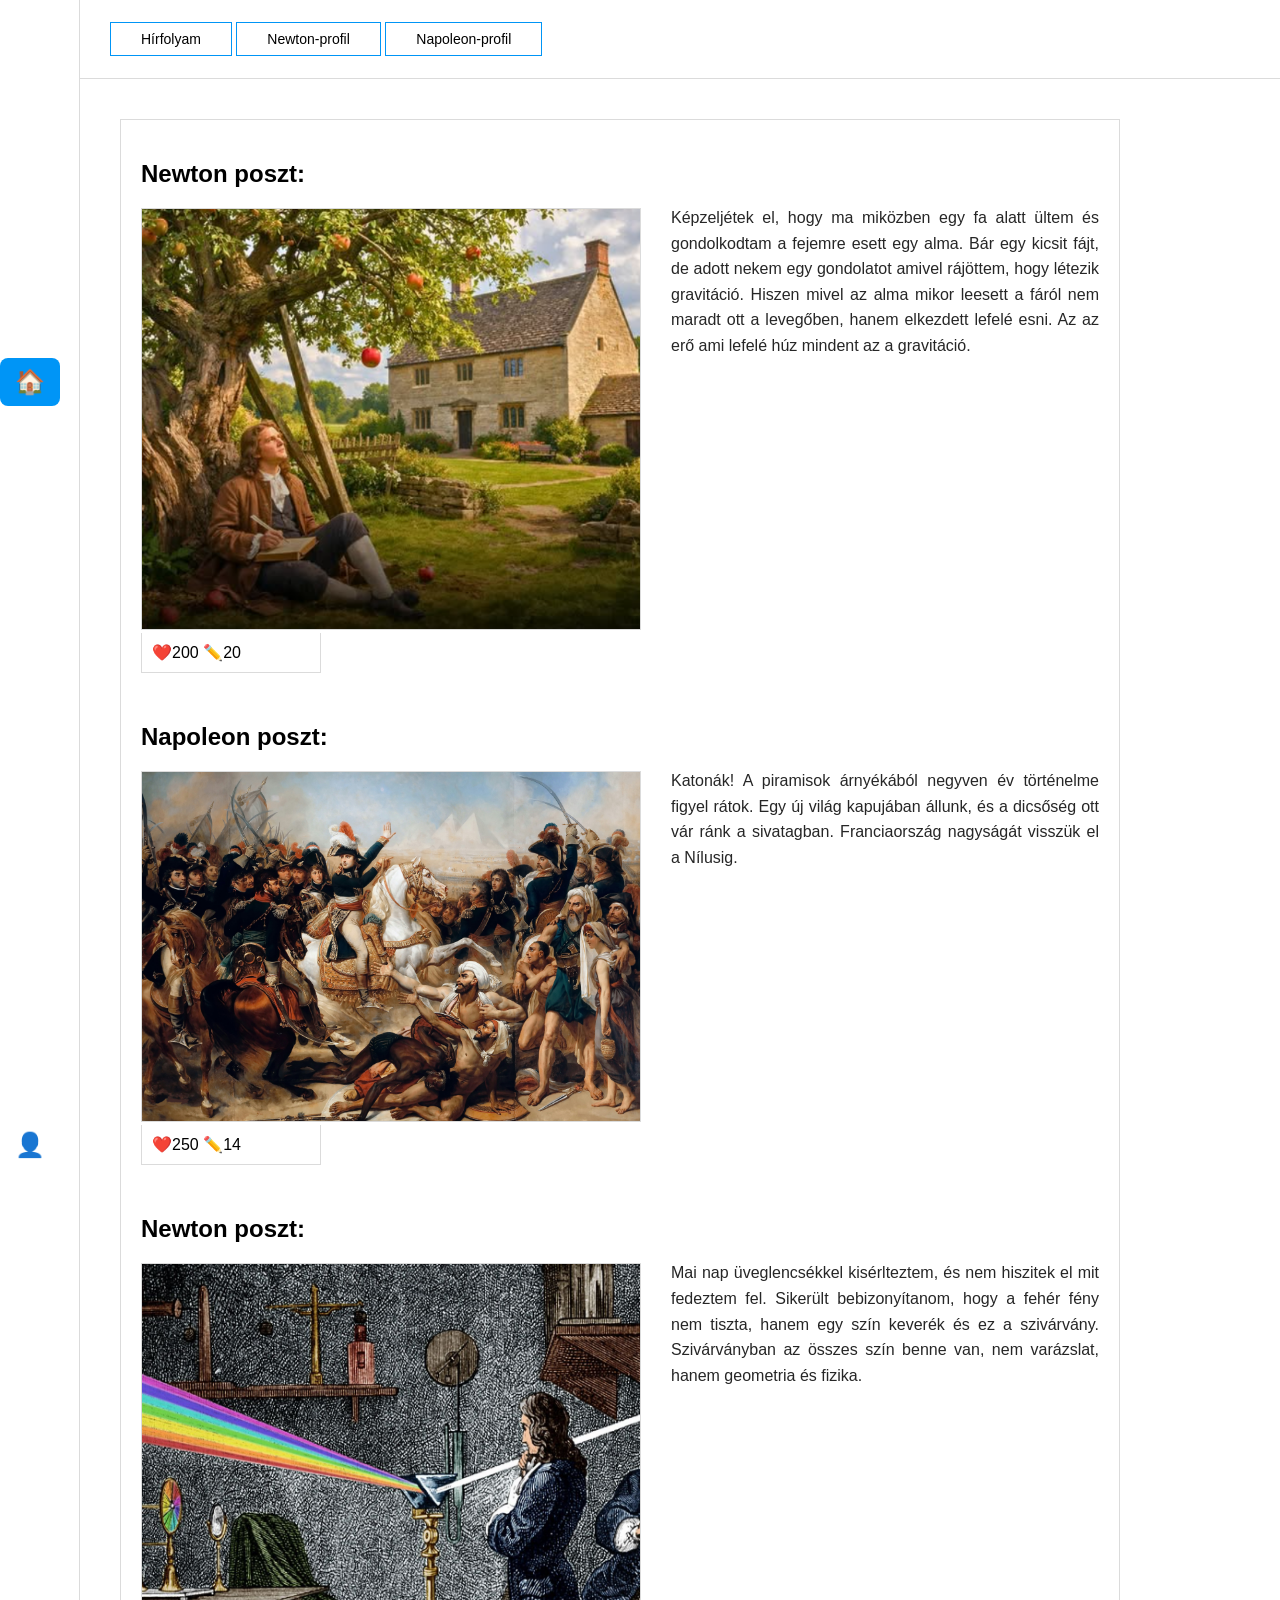
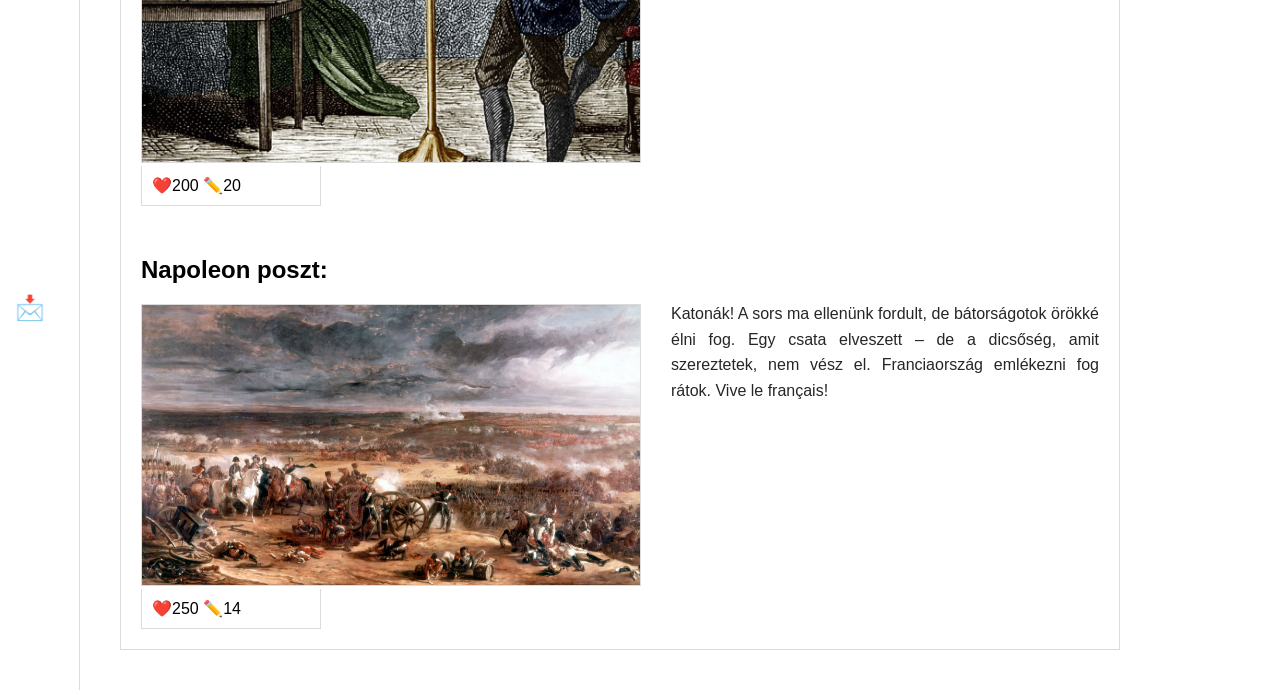
==== index.html @ 8abbed59 "index.html" ====
<!doctype html>
<html lang="en">
  <head>
    <meta charset="UTF-8" />
    <meta name="viewport" content="width=device-width, initial-scale=1.0" />
    <meta name="description" content="Newton, felvilagosodas," />
    <meta name="keywords" content="Newton, felvilagosodas" />
    <link rel="stylesheet" href="posztok.css" />
    <title>Kovács Ákos</title>
  </head>
  <body>
    <main>
      <header>
        <a href="hirfolyam.html">Hírfolyam</a>
        <a href="newton.html">Newton-profil</a>
        <a href="napoleon.html">Napoleon-profil</a>
      </header>
      <nav>
        <p id="haz">🏠</p>
        <p id="ember">👤</p>
        <p id="level">📩</p>
      </nav>
      <article>
        <section id="poszt">
          <div id="kep">
            <h2>Newton poszt:</h2>
            <img
              src="Newton_jegyzet/Képernyőkép 2026-03-25 105620.png"
              alt="kép"
            />
            <div id="like,komment">
              <li>❤️200 ✏️20</li>
            </div>
          </div>
          <div id="leiras">
            <p>
              Képzeljétek el, hogy ma miközben egy fa alatt ültem és
              gondolkodtam a fejemre esett egy alma. Bár egy kicsit fájt, de
              adott nekem egy gondolatot amivel rájöttem, hogy létezik
              gravitáció. Hiszen mivel az alma mikor leesett a fáról nem maradt
              ott a levegőben, hanem elkezdett lefelé esni. Az az erő ami lefelé
              húz mindent az a gravitáció.
            </p>
          </div>

          <div id="kep">
            <h2>Napoleon poszt:</h2>
            <img src="napoleon-jegyzet/1egyiptom.jpg" alt="kép" />
            <div id="like,komment">
              <li>❤️250 ✏️14</li>
            </div>
          </div>
          <div id="leiras">
            <p>
              Katonák! A piramisok árnyékából negyven év történelme figyel
              rátok. Egy új világ kapujában állunk, és a dicsőség ott vár ránk a
              sivatagban. Franciaország nagyságát visszük el a Nílusig.
            </p>
          </div>

          <div id="kep">
            <h2>Newton poszt:</h2>
            <img src="Newton_jegyzet/wTtaFWScdBwdHZWupMMrLj.jpg" alt="" />
            <div id="like,komment">
              <li>❤️200 ✏️20</li>
            </div>
          </div>
          <div id="leiras">
            <p>
              Mai nap üveglencsékkel kisérlteztem, és nem hiszitek el mit
              fedeztem fel. Sikerült bebizonyítanom, hogy a fehér fény nem
              tiszta, hanem egy szín keverék és ez a szivárvány. Szivárványban
              az összes szín benne van, nem varázslat, hanem geometria és
              fizika.
            </p>
          </div>
          <div id="kep">
            <h2>Napoleon poszt:</h2>
            <img src="napoleon-jegyzet/6waterloo.jpg" alt="kép" />
            <div id="like,komment">
              <li>❤️250 ✏️14</li>
            </div>
          </div>
          <div id="leiras">
            <p>
              Katonák! A sors ma ellenünk fordult, de bátorságotok örökké élni
              fog. Egy csata elveszett – de a dicsőség, amit szereztetek, nem
              vész el. Franciaország emlékezni fog rátok. Vive le français!
            </p>
          </div>
        </section>
      </article>
    </main>
  </body>
</html>
---- posztok.css ----
* {
  box-sizing: border-box;
  font-family: sans-serif;
}

body {
  margin: 0;
  background-color: #fff;
}

main {
  display: grid;
  grid-template-columns: 80px 1fr;
  grid-template-areas:
    "n h"
    "n ar";
}

header {
  grid-area: h;
  padding: 30px 30px 30px;
  border-bottom: 1px solid #dbdbdb;
}

header a {
  text-decoration: none;
  color: black;
  border: 1px solid #dbdbdb;
  padding: 8px 30px;
  font-size: 14px;
  background-color: white;
  color: black;
  border: 1px solid #0095f6;
}

a:hover {
  color: white;
  background-color: #0095f6;
}

nav {
  grid-area: n;
  border-right: 1px solid #dbdbdb;
  display: grid;
  align-items: center;
}

nav p {
  font-size: 24px;
  margin: 5px 0;
  padding: 10px;
  width: 60px;
  text-align: center;
}

#haz {
  background-color: #0095f6;
  border-radius: 8px;
}

article {
  grid-area: ar;
  padding: 40px;
}

#poszt {
  display: grid;
  gap: 30px;
  max-width: 1000px;
  border: 1px solid #dbdbdb;
  padding: 20px;
  grid-template-columns: 1fr 1fr;
}

#poszt p {
  padding-top: 55px;
}

li {
  list-style: none;
}

#kep img {
  width: 500px;
  border: 1px solid #dbdbdb;
}

#like\,komment {
  border: 1px solid #dbdbdb;
  border-top: none;
  padding: 10px;
  width: 180px;
  margin-top: -1px;
}

#like {
  margin: 0;
  font-size: 16px;
}
#leiras {
  padding-top: 10px;
}

#leiras p {
  margin: 0;
  font-size: 16px;
  line-height: 1.6;
  color: #262626;
  text-align: justify;
}
@media screen and (max-width: 800px) {
  main {
    grid-template-columns: 1fr;
    grid-template-areas:
      "h"
      "n"
      "ar";
  }
  #poszt {
    grid-template-columns: 1fr;
  }
  #poszt p {
    padding-top: 0;
  }
  nav {
    grid-template-columns: 1fr 1fr 1fr;
    text-align: center;
    align-items: center;
    
  }
}
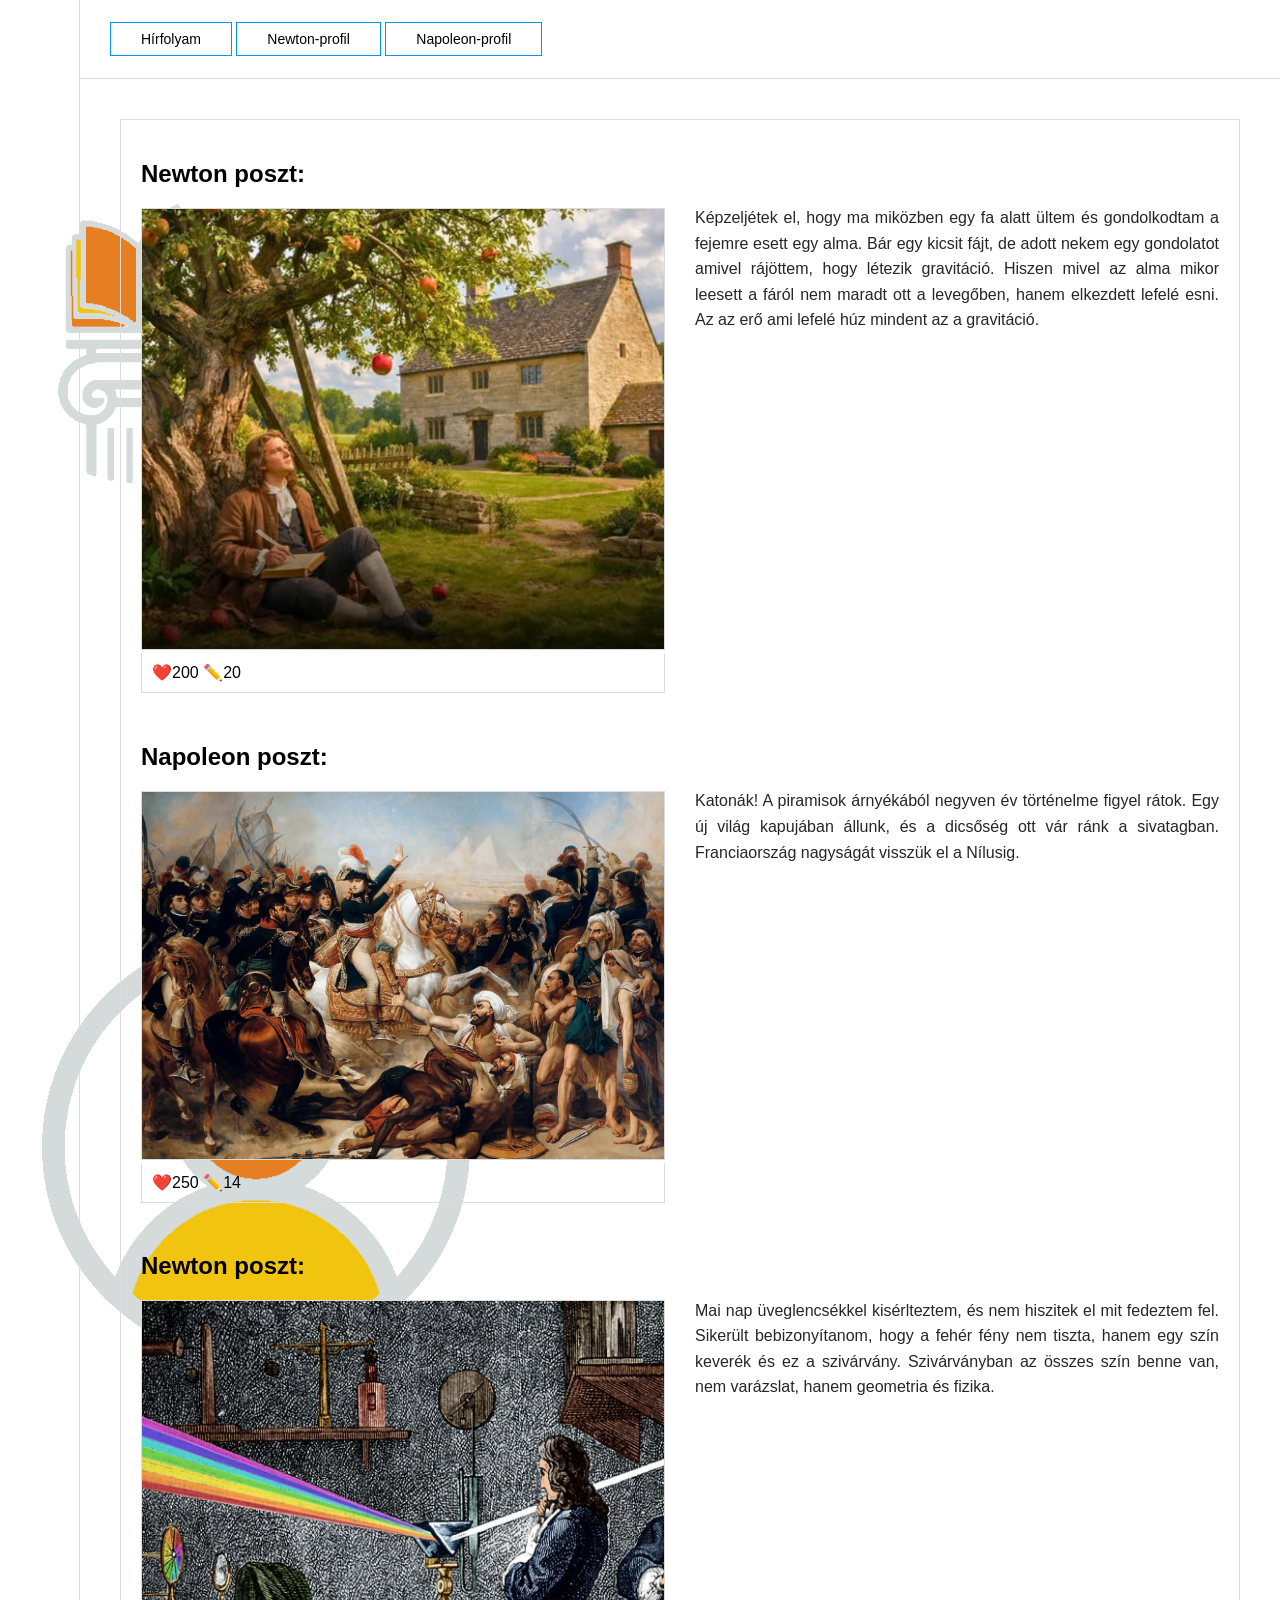
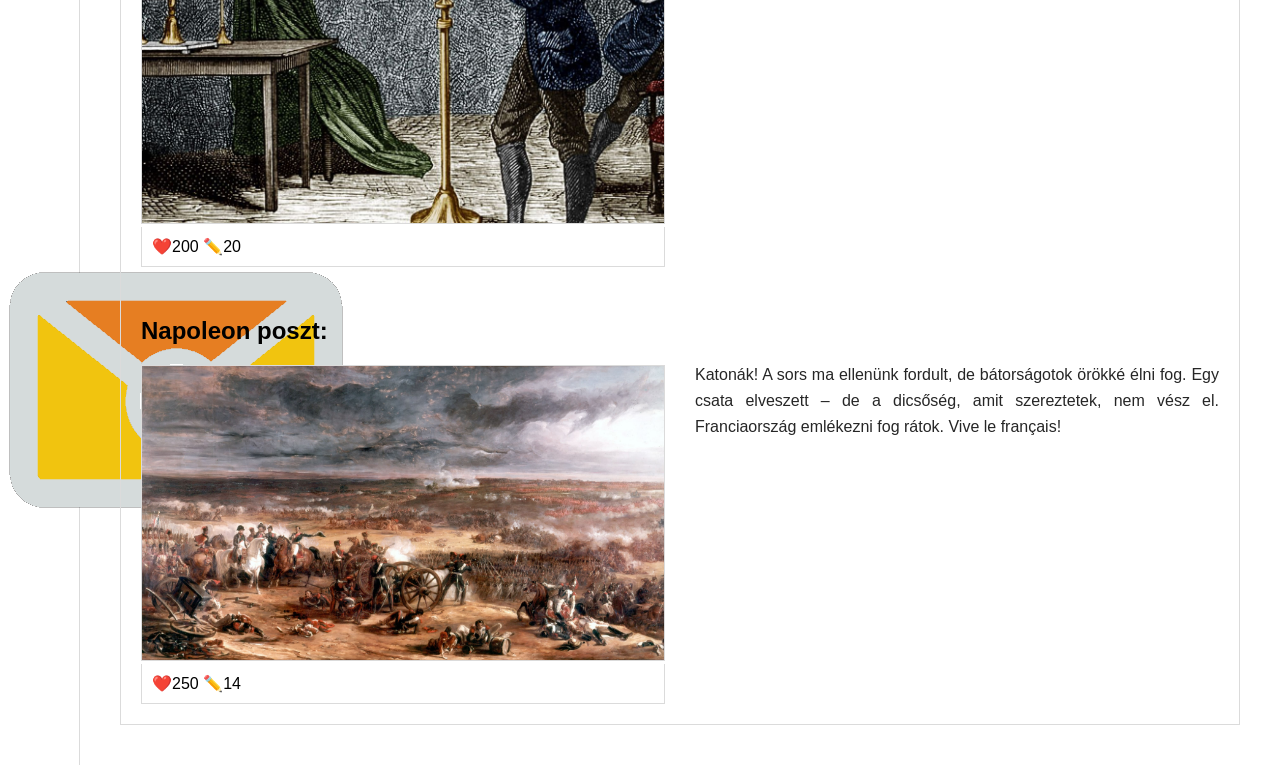
==== commit ce35210c: "newton" ====
--- a/index.html
+++ b/index.html
@@ -11,15 +11,17 @@
   <body>
     <main>
       <header>
-        <a href="hirfolyam.html">Hírfolyam</a>
+        <a href="index.html">Hírfolyam</a>
         <a href="newton.html">Newton-profil</a>
         <a href="napoleon.html">Napoleon-profil</a>
       </header>
+
       <nav>
-        <p id="haz">🏠</p>
-        <p id="ember">👤</p>
-        <p id="level">📩</p>
+       <img src="kepek\Enciktagram-light.png" alt="Logo">
+        <img src="kepek\profil-light.png" alt="Logo">
+        <img src="kepek\email-light.png" alt="Logo">
       </nav>
+      
       <article>
         <section id="poszt">
           <div id="kep">
--- a/posztok.css
+++ b/posztok.css
@@ -38,6 +38,26 @@
   background-color: #0095f6;
 }
 
+aside{
+    grid-area: as;
+    border-right: 5px solid silver;
+    padding:20px 0px 0px 0px;
+    text-align: center;
+    height: 100svh;
+    position: sticky;
+    top: 0;
+}
+
+aside img{
+    width: 85%;
+}
+
+aside img:hover{
+    background-color: rgb(74, 101, 128);
+    box-sizing: border-box;
+    border-radius: 25%;
+}
+
 nav {
   grid-area: n;
   border-right: 1px solid #dbdbdb;
@@ -49,7 +69,7 @@
   font-size: 24px;
   margin: 5px 0;
   padding: 10px;
-  width: 60px;
+  width: 100%;
   text-align: center;
 }
 
@@ -66,7 +86,7 @@
 #poszt {
   display: grid;
   gap: 30px;
-  max-width: 1000px;
+  width: 100%;
   border: 1px solid #dbdbdb;
   padding: 20px;
   grid-template-columns: 1fr 1fr;
@@ -81,7 +101,7 @@
 }
 
 #kep img {
-  width: 500px;
+  width: 100%;
   border: 1px solid #dbdbdb;
 }
 
@@ -89,7 +109,7 @@
   border: 1px solid #dbdbdb;
   border-top: none;
   padding: 10px;
-  width: 180px;
+  width: 100%;
   margin-top: -1px;
 }
 
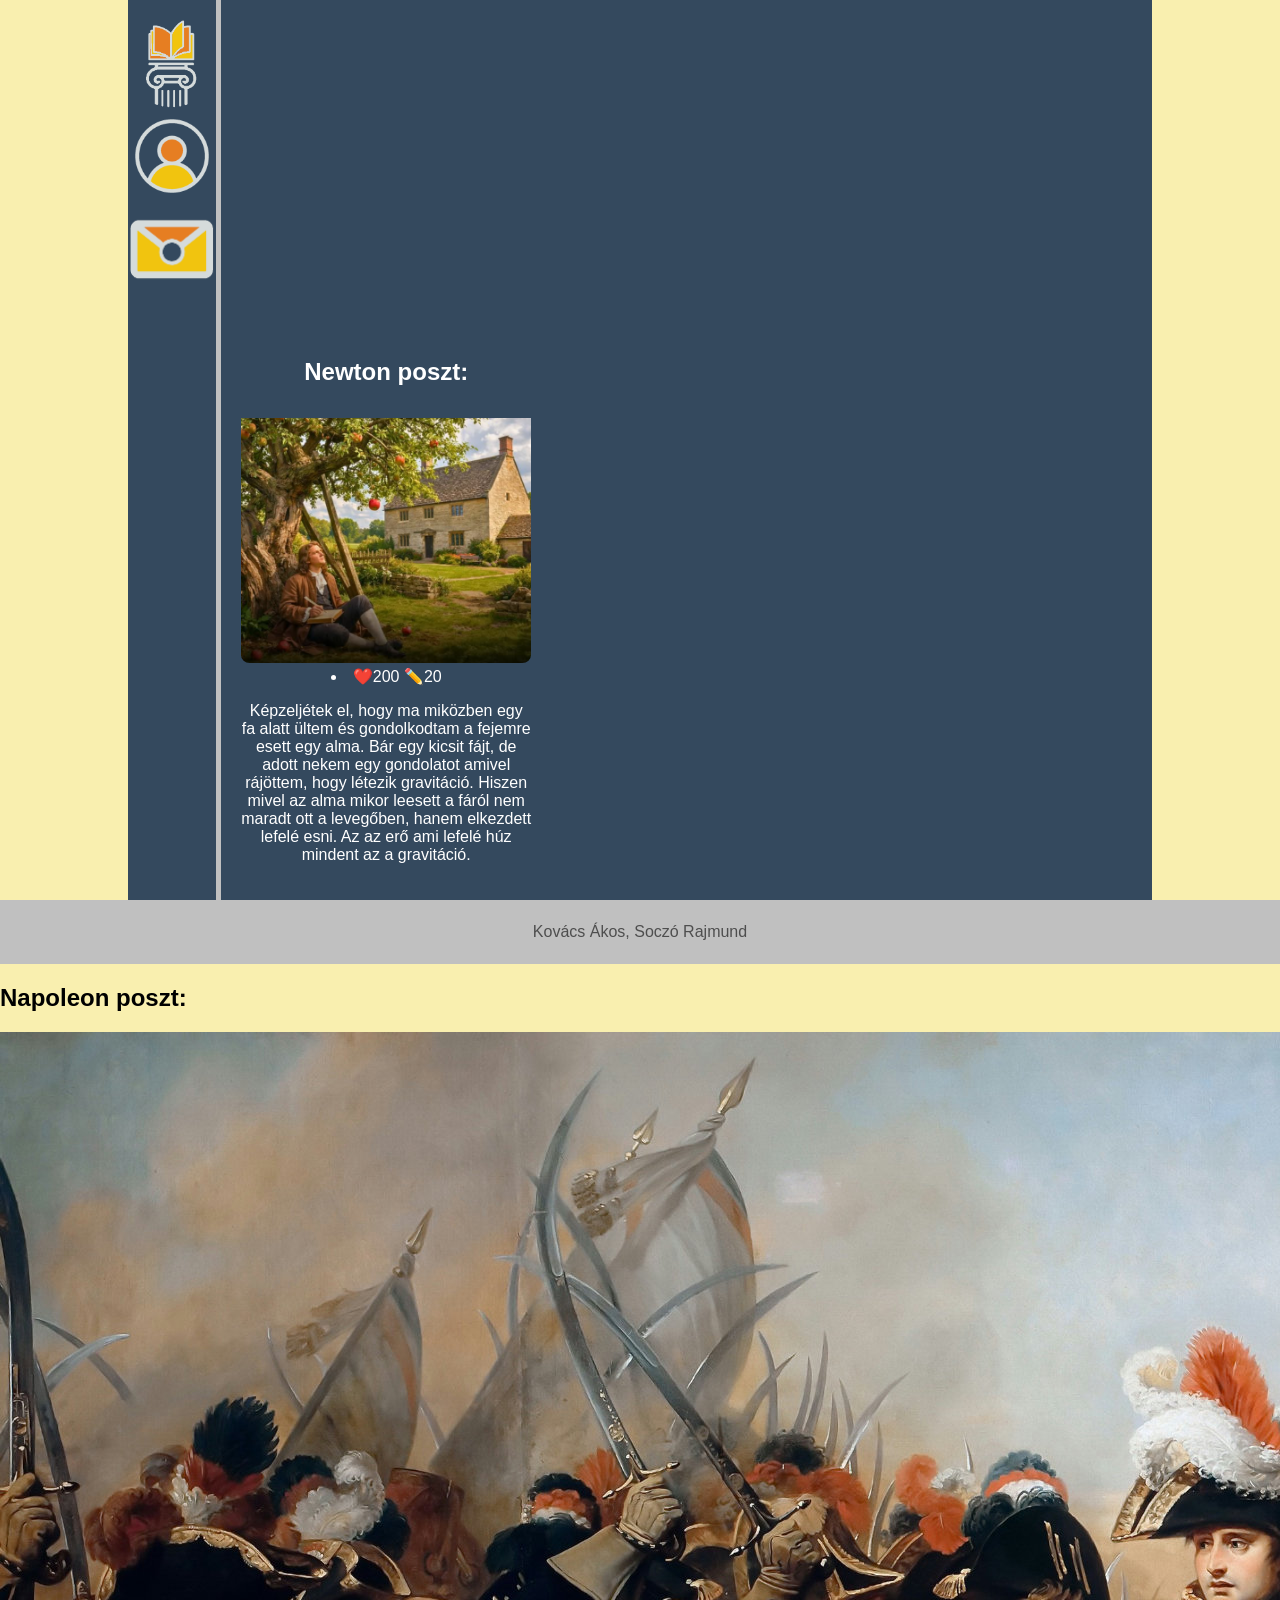
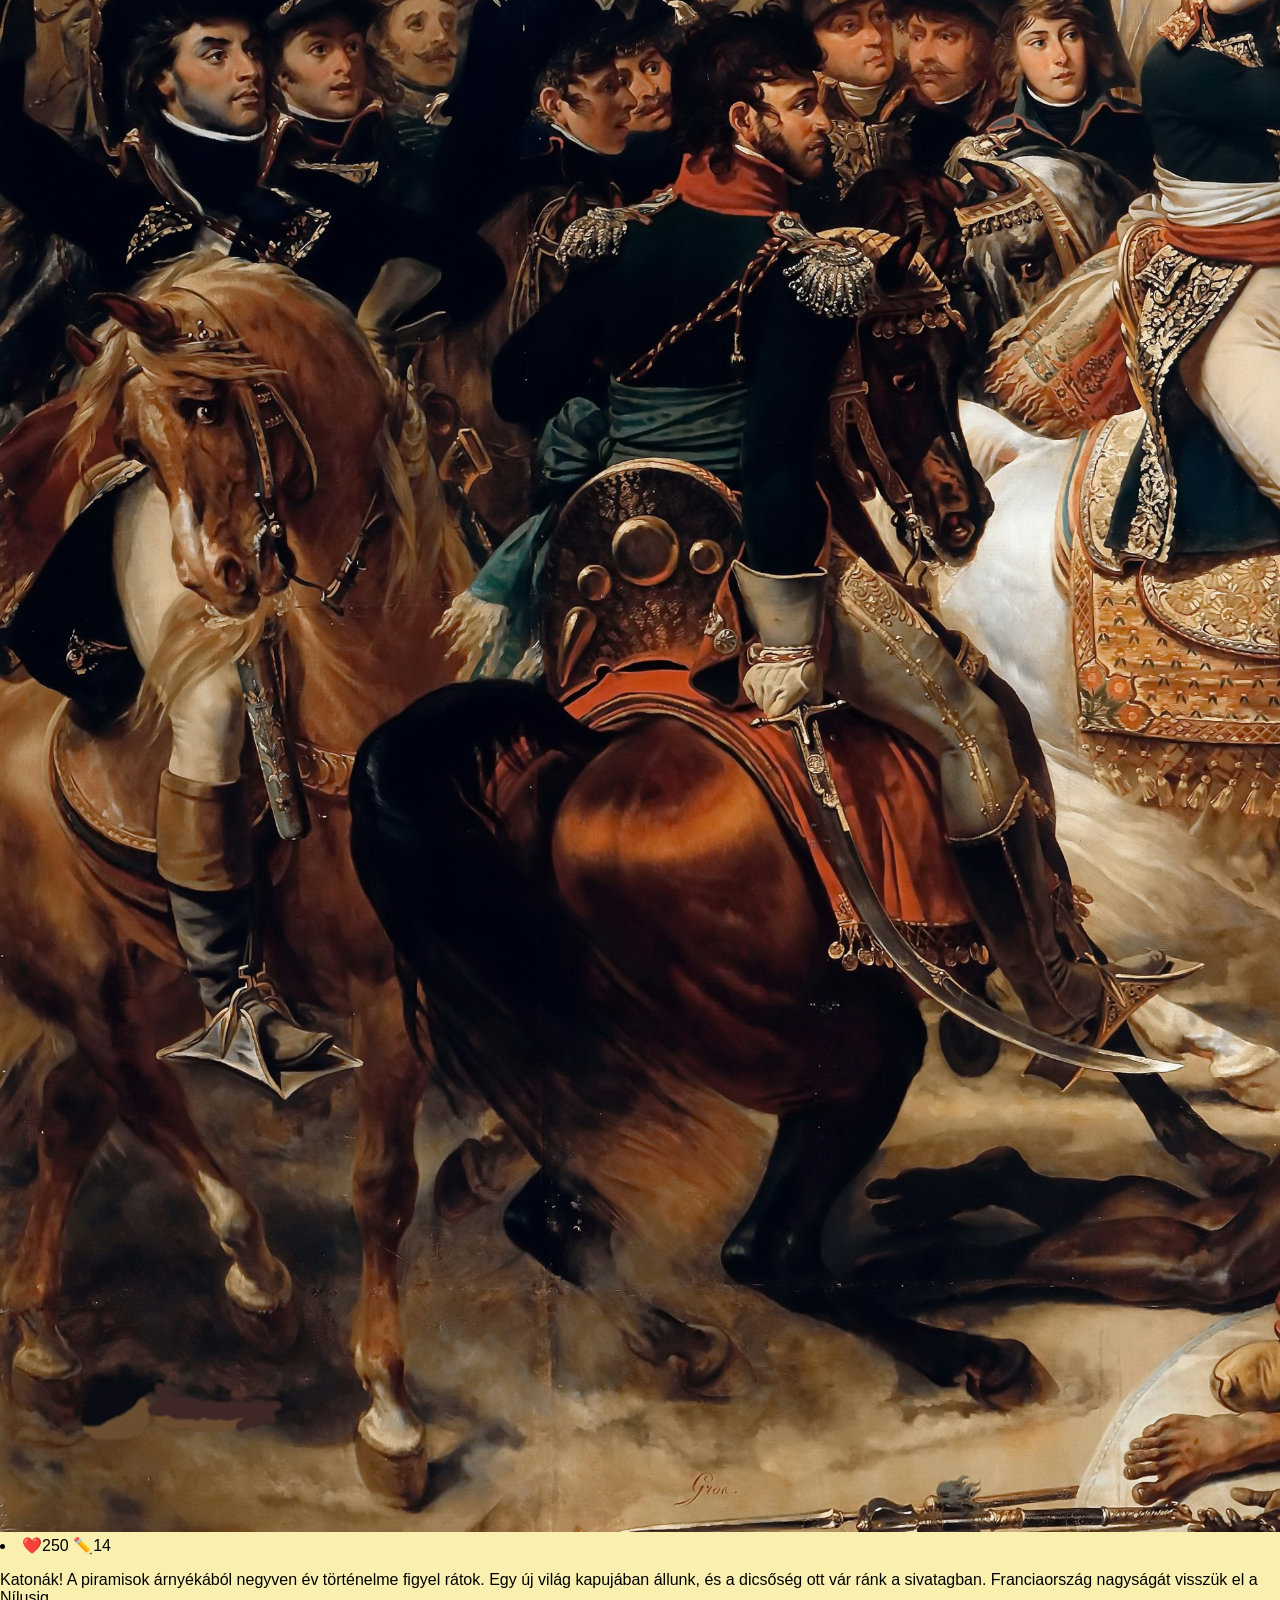
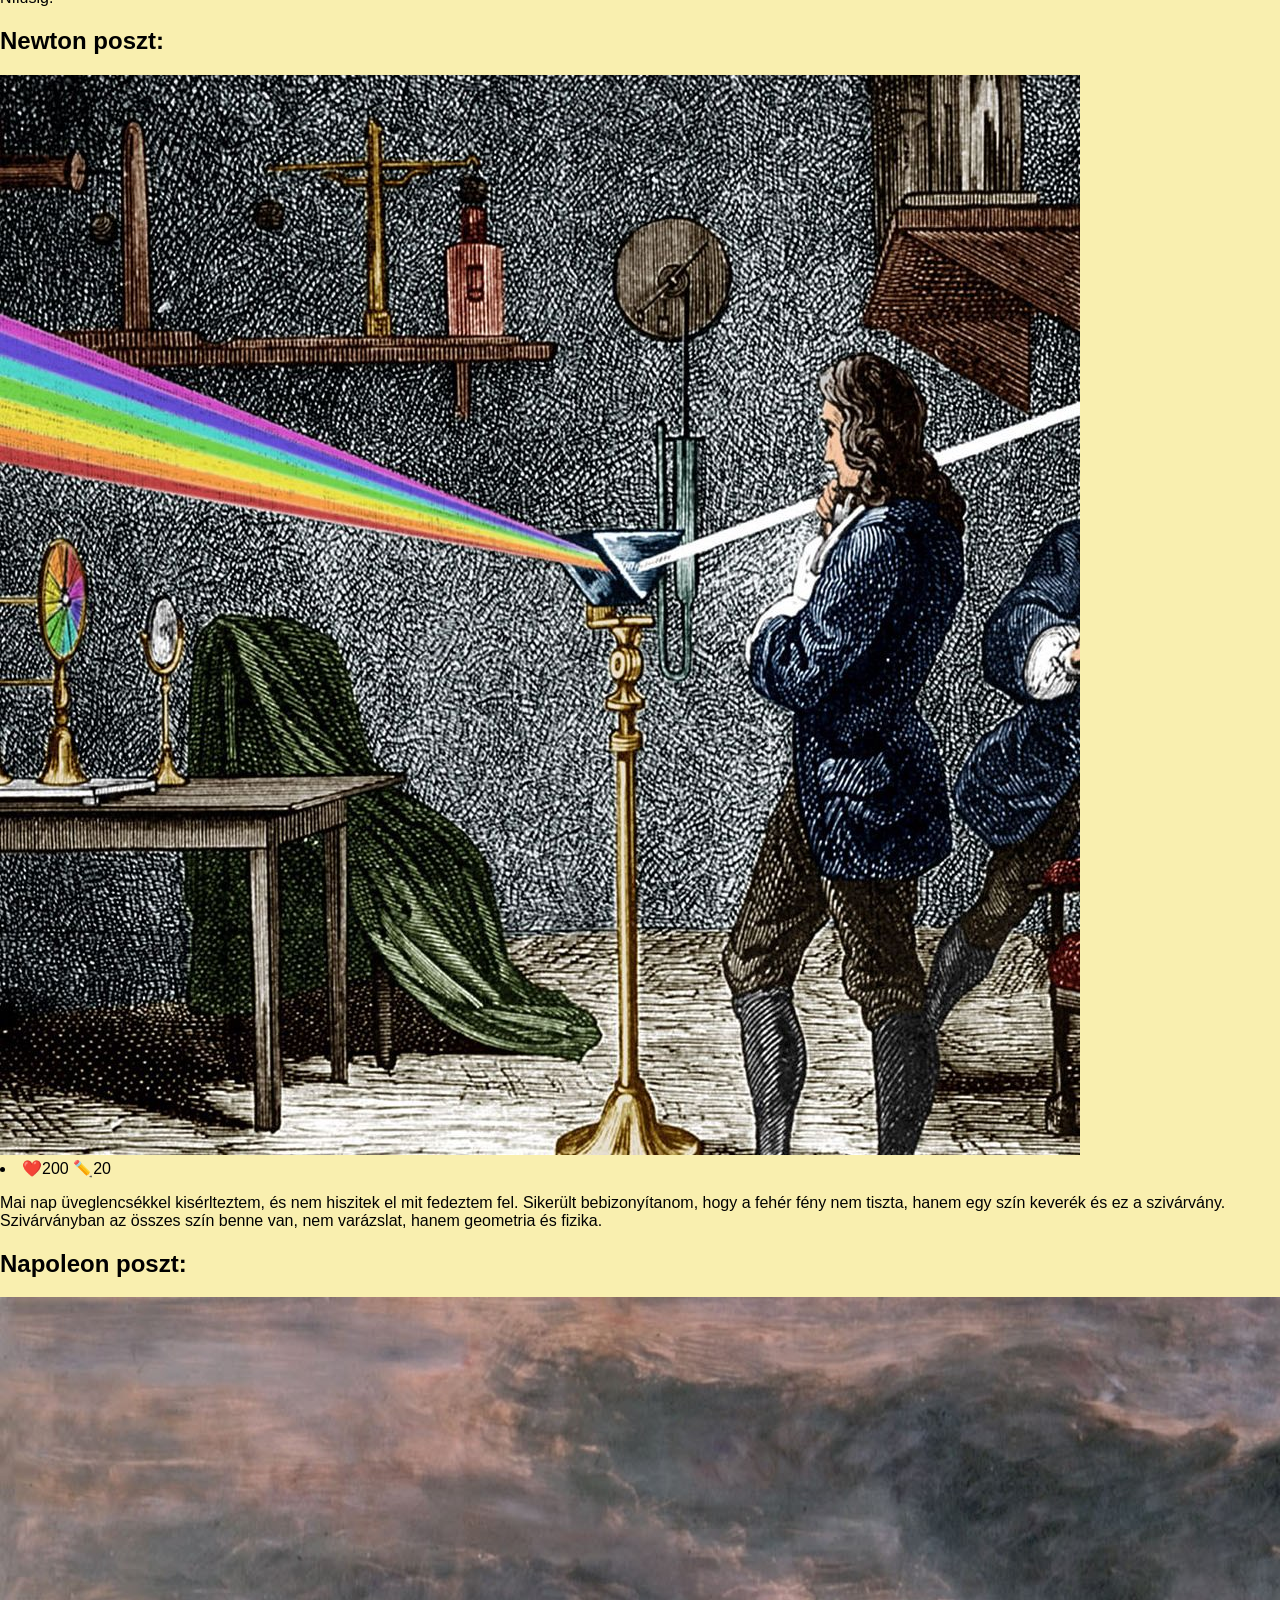
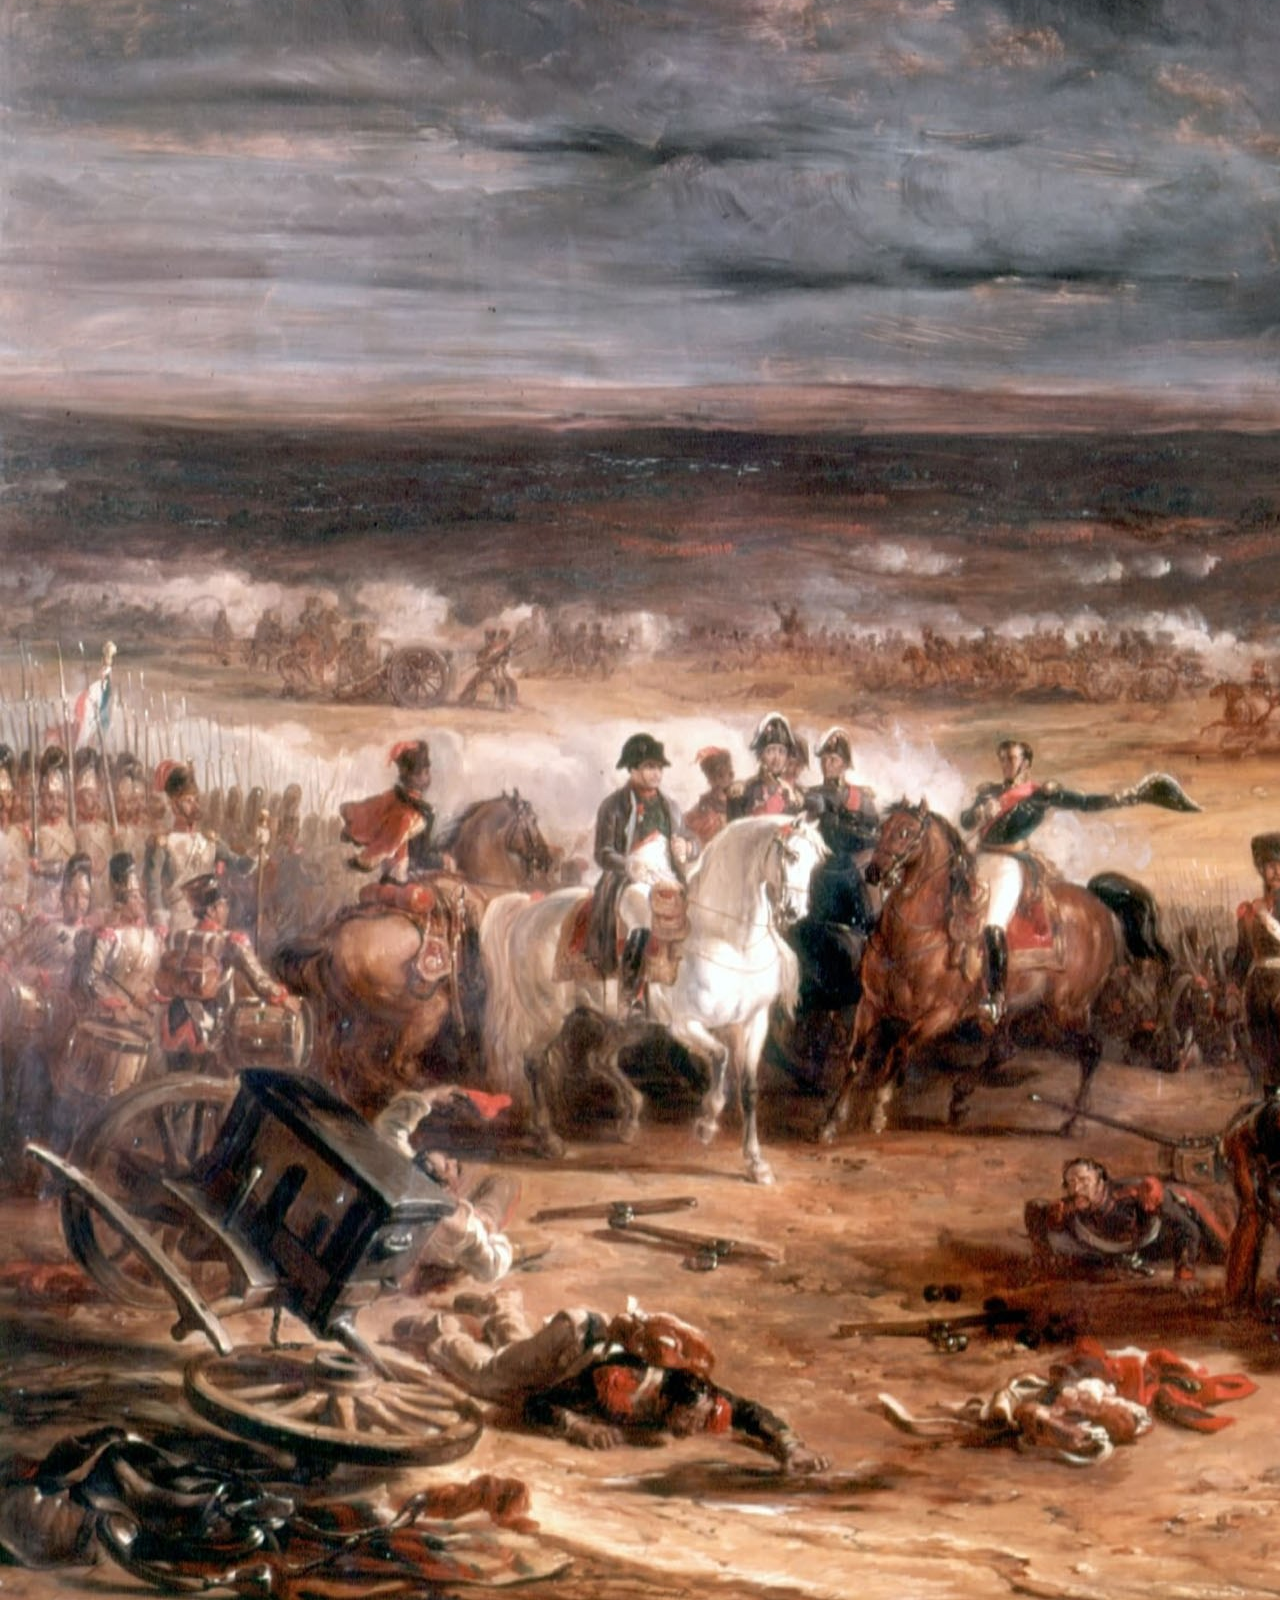
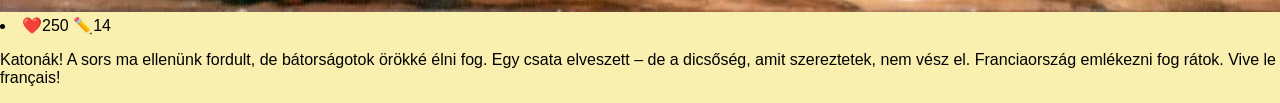
==== commit 9511a582: "index.html NINCS KÉSZ" ====
--- a/index.html
+++ b/index.html
@@ -1,49 +1,56 @@
-<!doctype html>
+<!DOCTYPE html>
 <html lang="en">
-  <head>
-    <meta charset="UTF-8" />
-    <meta name="viewport" content="width=device-width, initial-scale=1.0" />
-    <meta name="description" content="Newton, felvilagosodas," />
-    <meta name="keywords" content="Newton, felvilagosodas" />
-    <link rel="stylesheet" href="posztok.css" />
-    <title>Kovács Ákos</title>
-  </head>
-  <body>
+<head>
+    <meta charset="UTF-8">
+    <meta name="viewport" content="width=device-width, initial-scale=1.0">
+    <link rel="shortcut icon", href="kepek\Enciktagram-icon.png", type="image/x-icon"/>
+    <link rel="stylesheet" href="napoleon.css">
+    <title>Hírfolyam</title>
+</head>
+<body>
     <main>
-      <header>
-        <a href="index.html">Hírfolyam</a>
-        <a href="newton.html">Newton-profil</a>
-        <a href="napoleon.html">Napoleon-profil</a>
-      </header>
+        <aside>
+                <a href="index.html"> <img src="kepek\Enciktagram-light.png" alt="Logo"></a>
+                <a href="profilok.html"> <img src="kepek\profil-light.png" alt="Logo"></a>
+                <a href="index.html"> <img src="kepek\email-light.png" alt="Logo"></a>
+        </aside>
 
-      <nav>
-       <img src="kepek\Enciktagram-light.png" alt="Logo">
-        <img src="kepek\profil-light.png" alt="Logo">
-        <img src="kepek\email-light.png" alt="Logo">
-      </nav>
-      
-      <article>
-        <section id="poszt">
-          <div id="kep">
-            <h2>Newton poszt:</h2>
-            <img
-              src="Newton_jegyzet/Képernyőkép 2026-03-25 105620.png"
-              alt="kép"
-            />
-            <div id="like,komment">
-              <li>❤️200 ✏️20</li>
+        <article>
+            <div id="poszt">
+                <div id="kep">
+                    <h2>Newton poszt:</h2>
+                    <img
+                        src="Newton_jegyzet/Képernyőkép 2026-03-25 105620.png"
+                        alt="kép"
+                    />
+                    <div id="like,komment">
+                        <li>❤️200 ✏️20</li>
+                    </div>
+                </div>
+                <div id="leiras">
+                    <p>
+                        Képzeljétek el, hogy ma miközben egy fa alatt ültem és
+                        gondolkodtam a fejemre esett egy alma. Bár egy kicsit fájt, de
+                        adott nekem egy gondolatot amivel rájöttem, hogy létezik
+                        gravitáció. Hiszen mivel az alma mikor leesett a fáról nem maradt
+                        ott a levegőben, hanem elkezdett lefelé esni. Az az erő ami lefelé
+                        húz mindent az a gravitáció.
+                    </p>
+                </div>
             </div>
-          </div>
-          <div id="leiras">
-            <p>
-              Képzeljétek el, hogy ma miközben egy fa alatt ültem és
-              gondolkodtam a fejemre esett egy alma. Bár egy kicsit fájt, de
-              adott nekem egy gondolatot amivel rájöttem, hogy létezik
-              gravitáció. Hiszen mivel az alma mikor leesett a fáról nem maradt
-              ott a levegőben, hanem elkezdett lefelé esni. Az az erő ami lefelé
-              húz mindent az a gravitáció.
-            </p>
-          </div>
+        </article>
+    </main>
+
+    <footer>
+        <p>Kovács Ákos, Soczó Rajmund</p>
+    </footer>
+</body>
+</html>
+
+
+
+
+
 
           <div id="kep">
             <h2>Napoleon poszt:</h2>
--- a/napoleon.css
+++ b/napoleon.css
@@ -0,0 +1,148 @@
+*{
+    box-sizing: border-box;
+    font-family: Verdana, Geneva, Tahoma, sans-serif
+}
+ 
+body{
+    margin: 0px;
+    background-color:rgb(249, 239, 175);
+}
+ 
+
+main{
+    max-width: 5000px;
+    width: 80%;
+    margin: auto;
+    background-color: rgb(52, 73, 94);
+    padding: 0px;
+    color: white;
+    display: grid;
+    grid-template-columns: 1fr 10fr;
+    grid-template-areas:
+    "as n"
+    "as h"
+    "as ar"
+    "f f";
+ 
+}
+ 
+aside{
+    grid-area: as;
+    border-right: 5px solid silver;
+    padding:20px 0px 0px 0px;
+    text-align: center;
+    height: 100svh;
+    position: sticky;
+    top: 0;
+}
+ 
+aside img{
+    width: 100%;
+}
+ 
+aside img:hover{
+    background-color: rgb(74, 101, 128);
+    box-sizing: border-box;
+    border-radius: 25%;
+}
+ 
+nav{
+    max-height: 137px;
+    grid-area: n;
+    border-bottom: 5px solid silver;
+    text-align: center;
+    padding:20px;
+    display: grid;
+    grid-template-columns: 1fr 1fr;
+    gap: 20px;
+}
+ 
+nav a {
+    color: white;
+    text-decoration: none;
+    padding: 20px;
+    font-size: 14px;
+    background-color: rgb(52, 73, 94);
+    border: 5px solid silver;
+}
+ 
+nav a:hover {
+    background-color: rgb(74, 101, 128);
+}
+ 
+header{
+    text-align: center;
+    grid-area: h;
+    display: grid;
+    grid-template-columns: 1fr 1.5fr;
+    padding: 50px 50px 20px 50px;
+    gap: 20px;
+}
+ 
+header img{
+    width: 100%;
+    box-sizing: border-box;
+    border-radius: 15%;
+    width: 100%;
+}
+ 
+article{
+    text-align: center;
+    grid-area: ar;
+    padding:20px;
+    display: grid;
+    grid-template-columns: 1fr 1fr 1fr;
+    gap: 10px;
+}
+ 
+article img{
+    width: 100%;
+    box-sizing: border-box;
+    border-radius: 3%;
+    padding-top: 4%;
+}
+ 
+footer{
+    background-color: silver;
+    grid-area: f;
+    text-align: center;
+    margin: 0px;
+    padding: 7px;
+    color: rgb(78, 78, 78);
+}
+ 
+#profilok-nav{
+    grid-area: h;
+}
+ 
+.profilok{
+    color: white;
+    text-decoration: none;
+    text-align: center;
+    margin: 20px;
+    display: grid;
+    grid-template-columns: 1fr 1fr;
+    box-sizing: border-box;
+    border: 5px solid silver;
+}
+ 
+.profilok img{
+    width: 40%;
+}
+
+@media screen and (max-width: 700px) {
+
+    nav{
+        grid-template-columns: 1fr;
+    }
+    
+    header{
+        grid-template-columns: 1fr;
+    }
+    article{
+        grid-template-columns: 1fr;
+    }
+    .profilok{
+        grid-template-columns: 1fr;
+    }
+}
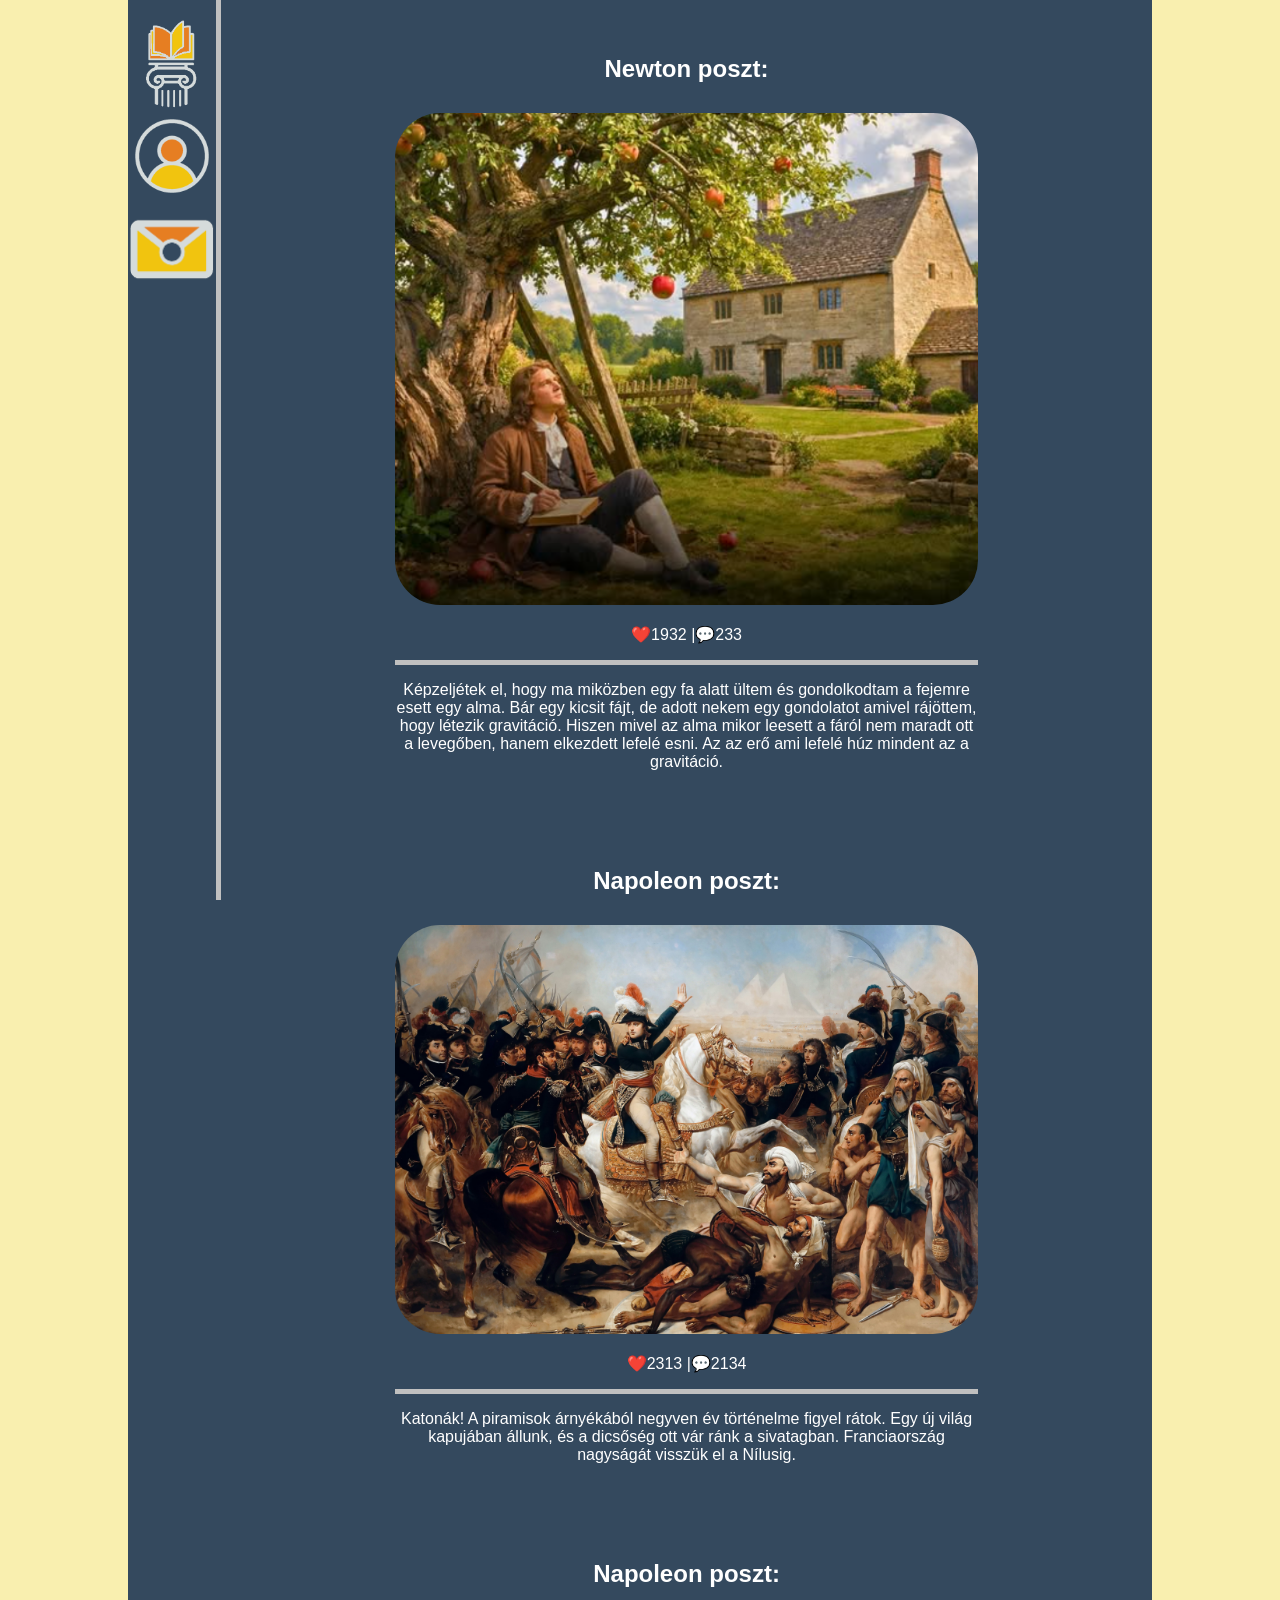
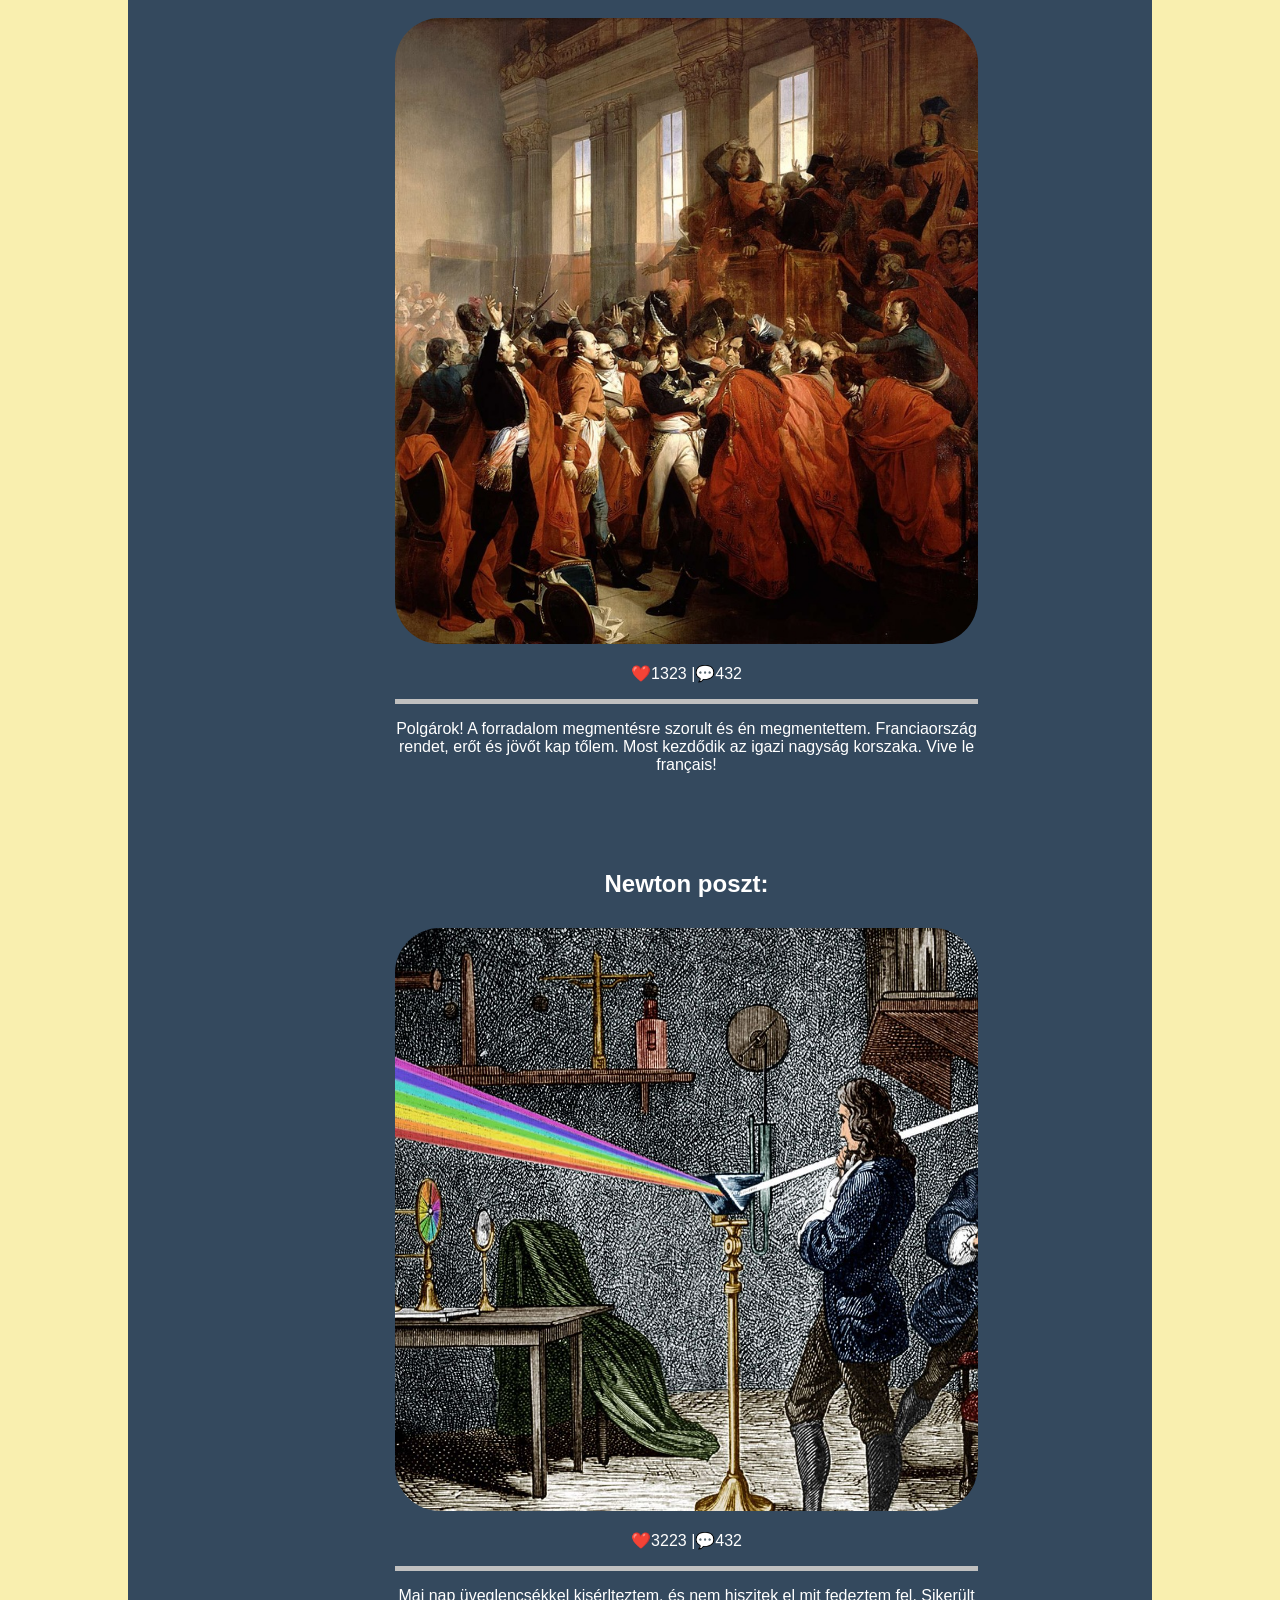
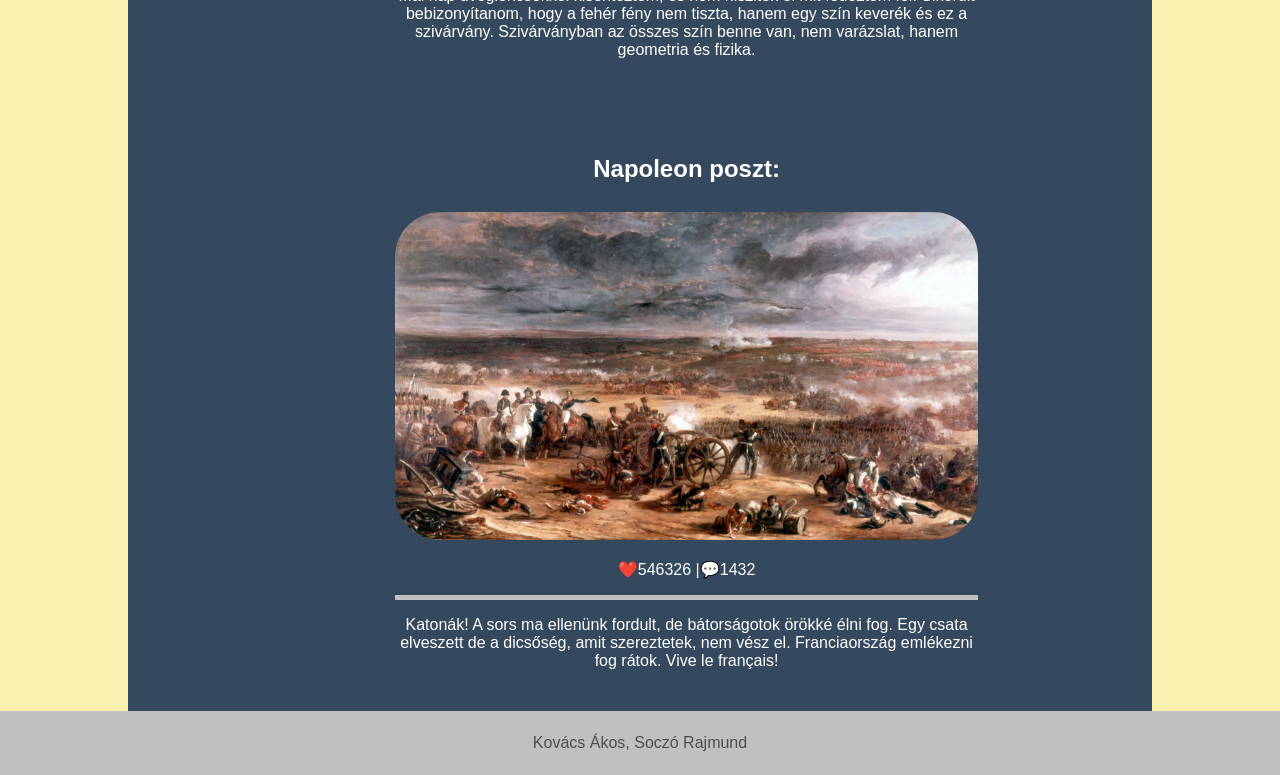
==== commit 6dce12cf: "Index.html kész + reszponzív + csiszolás" ====
--- a/index.html
+++ b/index.html
@@ -12,93 +12,91 @@
         <aside>
                 <a href="index.html"> <img src="kepek\Enciktagram-light.png" alt="Logo"></a>
                 <a href="profilok.html"> <img src="kepek\profil-light.png" alt="Logo"></a>
-                <a href="index.html"> <img src="kepek\email-light.png" alt="Logo"></a>
+                <a href="kviz.html"> <img src="kepek\email-light.png" alt="Logo"></a>
         </aside>
 
-        <article>
-            <div id="poszt">
-                <div id="kep">
-                    <h2>Newton poszt:</h2>
-                    <img
-                        src="Newton_jegyzet/Képernyőkép 2026-03-25 105620.png"
-                        alt="kép"
-                    />
-                    <div id="like,komment">
-                        <li>❤️200 ✏️20</li>
+        <section id="hirfolyam">
+            <div class="poszt">  
+                <div class="kep">
+                    <h2><a href="newton.html">Newton</a> poszt:</h2>
+                    <img src="Newton_jegyzet/Képernyőkép 2026-03-25 105620.png" alt="kép"/>
+                    <div class="like-komment">
+                      <p>❤️1932 |💬233</p>
                     </div>
                 </div>
-                <div id="leiras">
+                <div class="leiras">
                     <p>
-                        Képzeljétek el, hogy ma miközben egy fa alatt ültem és
-                        gondolkodtam a fejemre esett egy alma. Bár egy kicsit fájt, de
-                        adott nekem egy gondolatot amivel rájöttem, hogy létezik
-                        gravitáció. Hiszen mivel az alma mikor leesett a fáról nem maradt
-                        ott a levegőben, hanem elkezdett lefelé esni. Az az erő ami lefelé
-                        húz mindent az a gravitáció.
+                        Képzeljétek el, hogy ma miközben egy fa alatt ültem és gondolkodtam a fejemre esett egy alma. Bár egy kicsit fájt, de adott nekem egy gondolatot amivel rájöttem, hogy létezik gravitáció. Hiszen mivel az alma mikor leesett a fáról nem maradt ott a levegőben, hanem elkezdett lefelé esni. Az az erő ami lefelé húz mindent az a gravitáció.
                     </p>
                 </div>
             </div>
-        </article>
+
+            <div class="poszt">  
+                <div class="kep">
+                    <h2><a href="napoleon.html">Napoleon</a> poszt:</h2>
+                    <img src="napoleon-jegyzet/1egyiptom.jpg" alt="kép"/>
+                    <div class="like-komment">
+                      <p>❤️2313 |💬2134</p>
+                    </div>
+                </div>
+                <div class="leiras">
+                    <p>
+                      Katonák! A piramisok árnyékából negyven év történelme figyel rátok. Egy új világ kapujában állunk, és a dicsőség ott vár ránk a sivatagban. Franciaország nagyságát visszük el a Nílusig.
+                    </p>
+                </div>
+            </div>
+
+            <div class="poszt">  
+                <div class="kep">
+                    <h2><a href="napoleon.html">Napoleon</a> poszt:</h2>
+                    <img src="napoleon-jegyzet\2alamcsiny.jpg" alt="kép"/>
+                    <div class="like-komment">
+                      <p>❤️1323 |💬432</p>
+                    </div>
+                </div>
+                <div class="leiras">
+                    <p>
+                      Polgárok! A forradalom megmentésre szorult és én megmentettem. Franciaország rendet, erőt és jövőt kap tőlem. Most kezdődik az igazi nagyság korszaka. Vive le français!
+                    </p>
+                </div>
+            </div>
+
+            <div class="poszt">  
+                <div class="kep">
+                    <h2><a href="newton.html">Newton</a> poszt:</h2>
+                    <img src="Newton_jegyzet/wTtaFWScdBwdHZWupMMrLj.jpg" alt="kép"/>
+                    <div class="like-komment">
+                      <p>❤️3223 |💬432</p>
+                    </div>
+                </div>
+                <div class="leiras">
+                    <p>
+                        Mai nap üveglencsékkel kisérlteztem, és nem hiszitek el mit fedeztem fel. Sikerült bebizonyítanom, hogy a fehér fény nem tiszta, hanem egy szín keverék és ez a szivárvány. Szivárványban az összes szín benne van, nem varázslat, hanem geometria és fizika.
+                    </p>
+                </div>
+            </div>
+
+            <div class="poszt">  
+                <div class="kep">
+                    <h2><a href="napoleon.html">Napoleon</a> poszt:</h2>
+                    <img src="napoleon-jegyzet/6waterloo.jpg" alt="kép"/>
+                    <div class="like-komment">
+                      <p>❤️546326 |💬1432</p>
+                    </div>
+                </div>
+                <div class="leiras">
+                    <p>
+                      Katonák! A sors ma ellenünk fordult, de bátorságotok örökké élni
+                      fog. Egy csata elveszett de a dicsőség, amit szereztetek, nem
+                      vész el. Franciaország emlékezni fog rátok. Vive le français!
+                    </p>
+                </div>
+            </div>
+        </section>
     </main>
 
     <footer>
         <p>Kovács Ákos, Soczó Rajmund</p>
     </footer>
 </body>
-</html>
-
-
-
-
-
-
-          <div id="kep">
-            <h2>Napoleon poszt:</h2>
-            <img src="napoleon-jegyzet/1egyiptom.jpg" alt="kép" />
-            <div id="like,komment">
-              <li>❤️250 ✏️14</li>
-            </div>
-          </div>
-          <div id="leiras">
-            <p>
-              Katonák! A piramisok árnyékából negyven év történelme figyel
-              rátok. Egy új világ kapujában állunk, és a dicsőség ott vár ránk a
-              sivatagban. Franciaország nagyságát visszük el a Nílusig.
-            </p>
-          </div>
-
-          <div id="kep">
-            <h2>Newton poszt:</h2>
-            <img src="Newton_jegyzet/wTtaFWScdBwdHZWupMMrLj.jpg" alt="" />
-            <div id="like,komment">
-              <li>❤️200 ✏️20</li>
-            </div>
-          </div>
-          <div id="leiras">
-            <p>
-              Mai nap üveglencsékkel kisérlteztem, és nem hiszitek el mit
-              fedeztem fel. Sikerült bebizonyítanom, hogy a fehér fény nem
-              tiszta, hanem egy szín keverék és ez a szivárvány. Szivárványban
-              az összes szín benne van, nem varázslat, hanem geometria és
-              fizika.
-            </p>
-          </div>
-          <div id="kep">
-            <h2>Napoleon poszt:</h2>
-            <img src="napoleon-jegyzet/6waterloo.jpg" alt="kép" />
-            <div id="like,komment">
-              <li>❤️250 ✏️14</li>
-            </div>
-          </div>
-          <div id="leiras">
-            <p>
-              Katonák! A sors ma ellenünk fordult, de bátorságotok örökké élni
-              fog. Egy csata elveszett – de a dicsőség, amit szereztetek, nem
-              vész el. Franciaország emlékezni fog rátok. Vive le français!
-            </p>
-          </div>
-        </section>
-      </article>
-    </main>
-  </body>
-</html>
+</html>
--- a/napoleon.css
+++ b/napoleon.css
@@ -10,7 +10,6 @@
  
 
 main{
-    max-width: 5000px;
     width: 80%;
     margin: auto;
     background-color: rgb(52, 73, 94);
@@ -43,7 +42,7 @@
 aside img:hover{
     background-color: rgb(74, 101, 128);
     box-sizing: border-box;
-    border-radius: 25%;
+    border-radius: 35px;
 }
  
 nav{
@@ -82,8 +81,7 @@
 header img{
     width: 100%;
     box-sizing: border-box;
-    border-radius: 15%;
-    width: 100%;
+    border-radius: 100px;
 }
  
 article{
@@ -98,7 +96,7 @@
 article img{
     width: 100%;
     box-sizing: border-box;
-    border-radius: 3%;
+    border-radius: 4    5px;
     padding-top: 4%;
 }
  
@@ -111,38 +109,169 @@
     color: rgb(78, 78, 78);
 }
  
+
+
 #profilok-nav{
     grid-area: h;
-}
- 
-.profilok{
+    padding: 10%;
+    margin: auto;
+}
+ 
+#profilok-nav .profilok{
     color: white;
     text-decoration: none;
     text-align: center;
     margin: 20px;
     display: grid;
-    grid-template-columns: 1fr 1fr;
+    grid-template-columns: 1fr 2fr;
     box-sizing: border-box;
     border: 5px solid silver;
 }
- 
-.profilok img{
-    width: 40%;
-}
+
+#profilok-nav .profilok:hover{
+    background-color: rgb(74, 101, 128);
+}
+
+#profilok-nav .profilok  img{
+    width: 70%;
+}
+
+
+
+#hirfolyam{
+    text-align: center;
+    grid-area: ar;
+    padding-left: 16%;
+    padding-right: 16%;
+    margin: auto;
+}
+
+#hirfolyam img{
+    box-sizing: border-box;
+    border-radius: 45px;
+    width: 100%;    
+}
+
+#hirfolyam .poszt{
+    padding: 25px;
+}
+
+#hirfolyam a{
+    color: white;
+    text-decoration: none;
+}
+
+#hirfolyam h2{
+    padding: 10px;
+}
+
+#hirfolyam h2:hover{
+    background-color: rgb(74, 101, 128);
+    box-sizing: border-box;
+    border: 5px solid rgb(74, 101, 128);
+    border-radius: 10px;
+    padding: 5px;
+}
+
+#hirfolyam  .like-komment{
+    box-sizing: border-box;
+    border-bottom: 5px solid silver;
+}
+
+
 
 @media screen and (max-width: 700px) {
 
+    main{
+        grid-template-columns: 1fr;
+        grid-template-areas:
+        "as"
+        "h"
+        "ar"
+        "f";
+        width: 100%;
+        background-color:rgb(249, 239, 175);
+        color: rgb(78, 78, 78);
+    }
+
     nav{
         grid-template-columns: 1fr;
+    }   
+
+    aside{
+        height: max-content;
+        display: grid;
+        grid-template-columns: 1fr 1fr 1fr;
+        position: unset;
+        border-right: none;
+        border-bottom: 5px solid silver;
+        padding: 10px 0px 10px 0px;
+        background-color: rgb(52, 73, 94);
     }
     
+    aside img{
+        width: 80%;
+    }
+
     header{
         grid-template-columns: 1fr;
     }
+
+    header img{
+        border-radius: 100%;
+    }
+
+    header .bemutatkozo{
+        box-sizing: border-box;
+        border-bottom: 5px solid silver;
+    }
+
     article{
         grid-template-columns: 1fr;
     }
-    .profilok{
-        grid-template-columns: 1fr;
+
+
+    #profilok-nav .profilok{
+        border: none;
+        grid-template-columns: 1fr;
+        padding: 10px;
+    }
+
+    #profilok-nav .profilok:hover{
+        background-color: rgb(219, 209, 143);
+        box-sizing: border-box;
+        border: 10px solid rgb(219, 209, 143);
+        border-radius: 50px;
+        padding: 0px;
+    }
+
+    #profilok-nav .profilok{
+        color: rgb(78, 78, 78);
+    }
+
+    #profilok-nav .profilok img{
+        width: 100%;
+        box-sizing: border-box;
+        border-radius: 100%;
+    }
+
+
+
+    #hirfolyam{
+        text-align: center;
+        padding-left: 0%;
+        padding-right: 0%;
+    }
+
+    #hirfolyam a{
+        color: rgb(78, 78, 78);
+    }
+
+    #hirfolyam h2:hover{
+        background-color: rgb(219, 209, 143);
+        box-sizing: border-box;
+        border: 5px solid rgb(219, 209, 143);
+        border-radius: 10px;
+        padding: 5px;
     }
 }
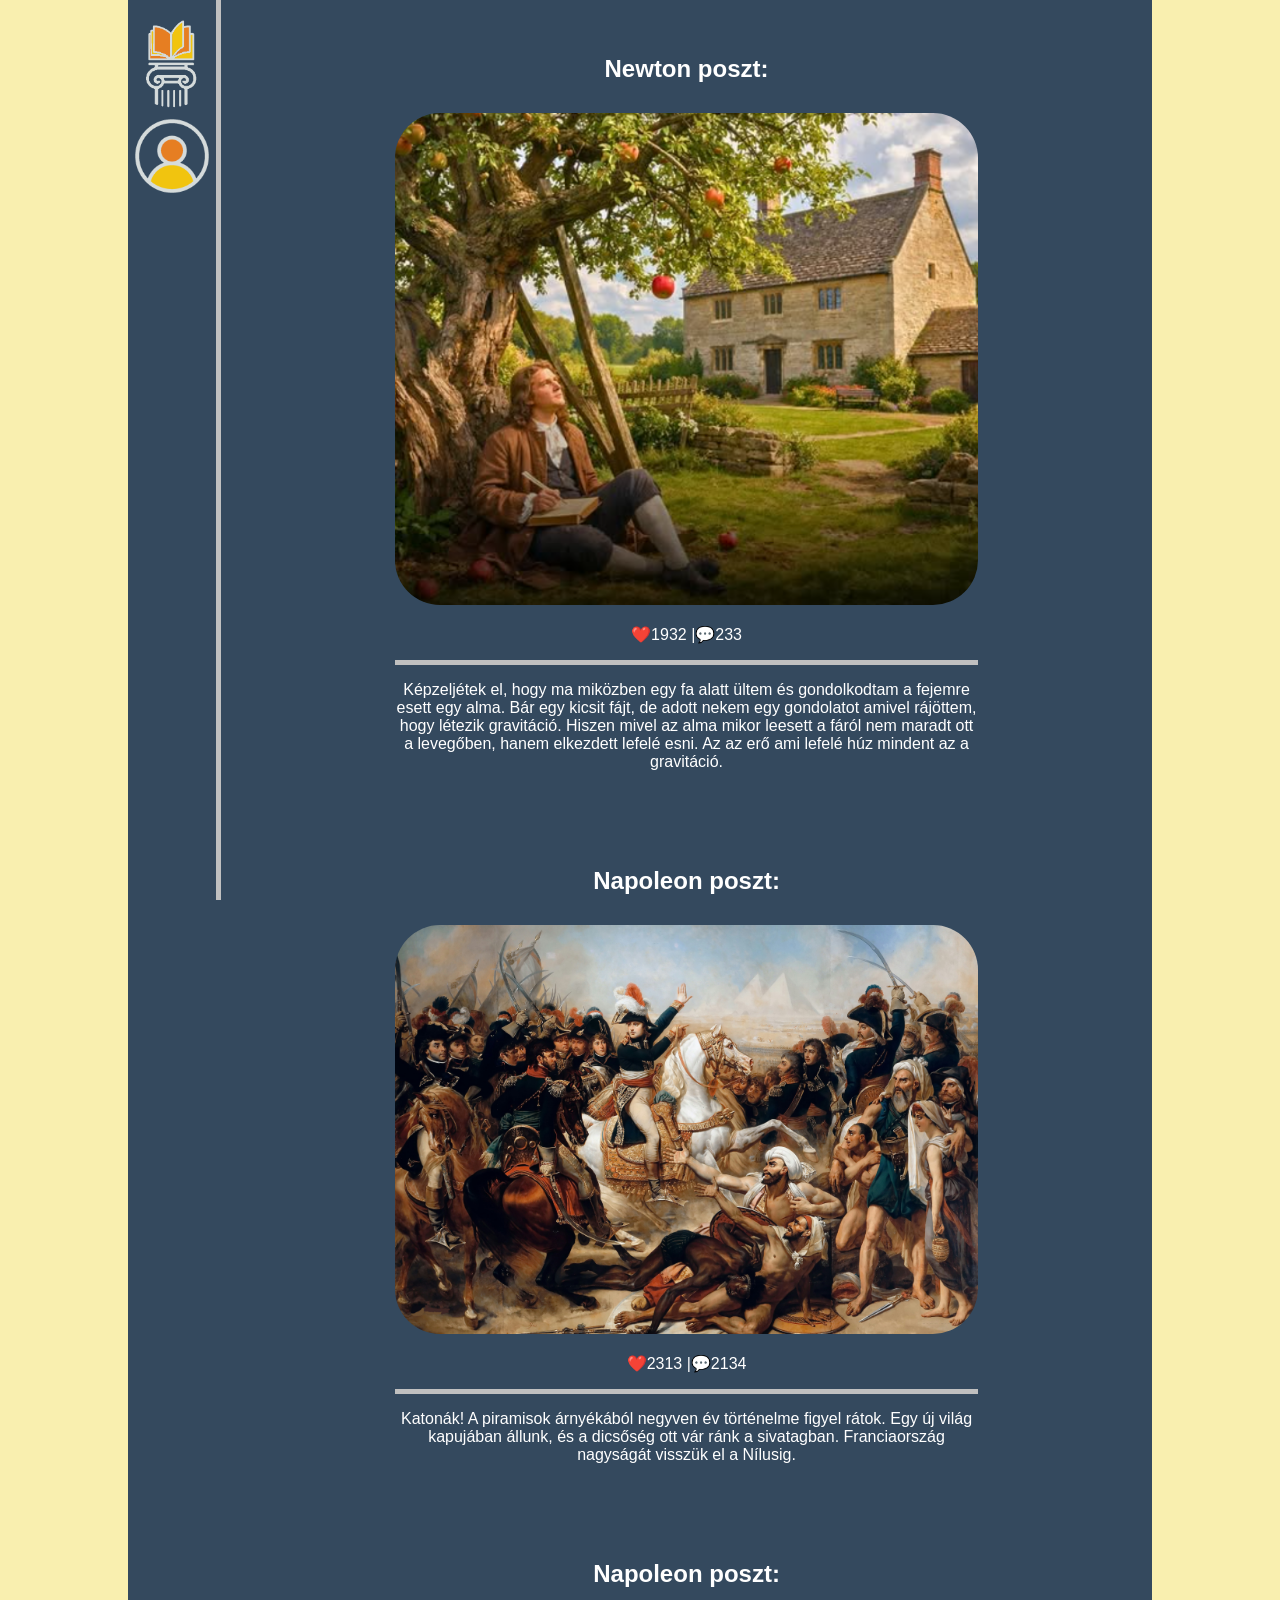
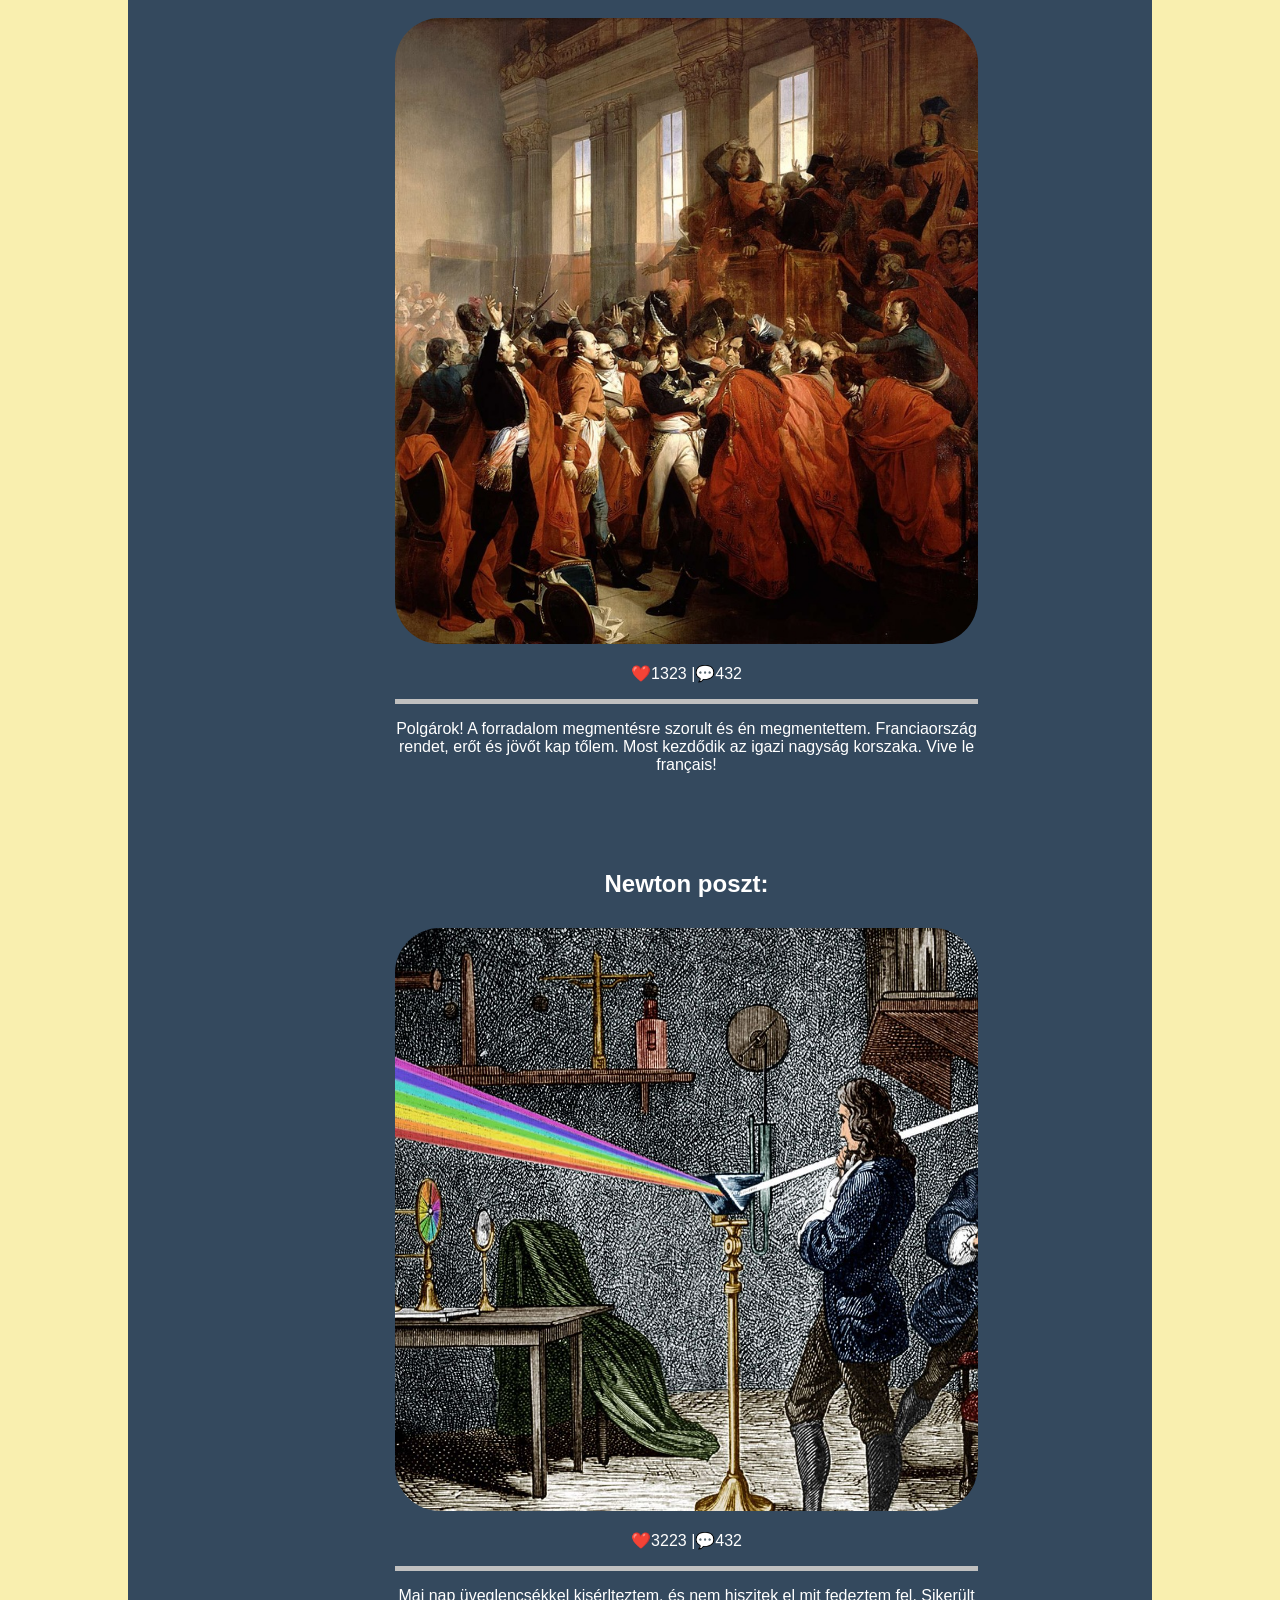
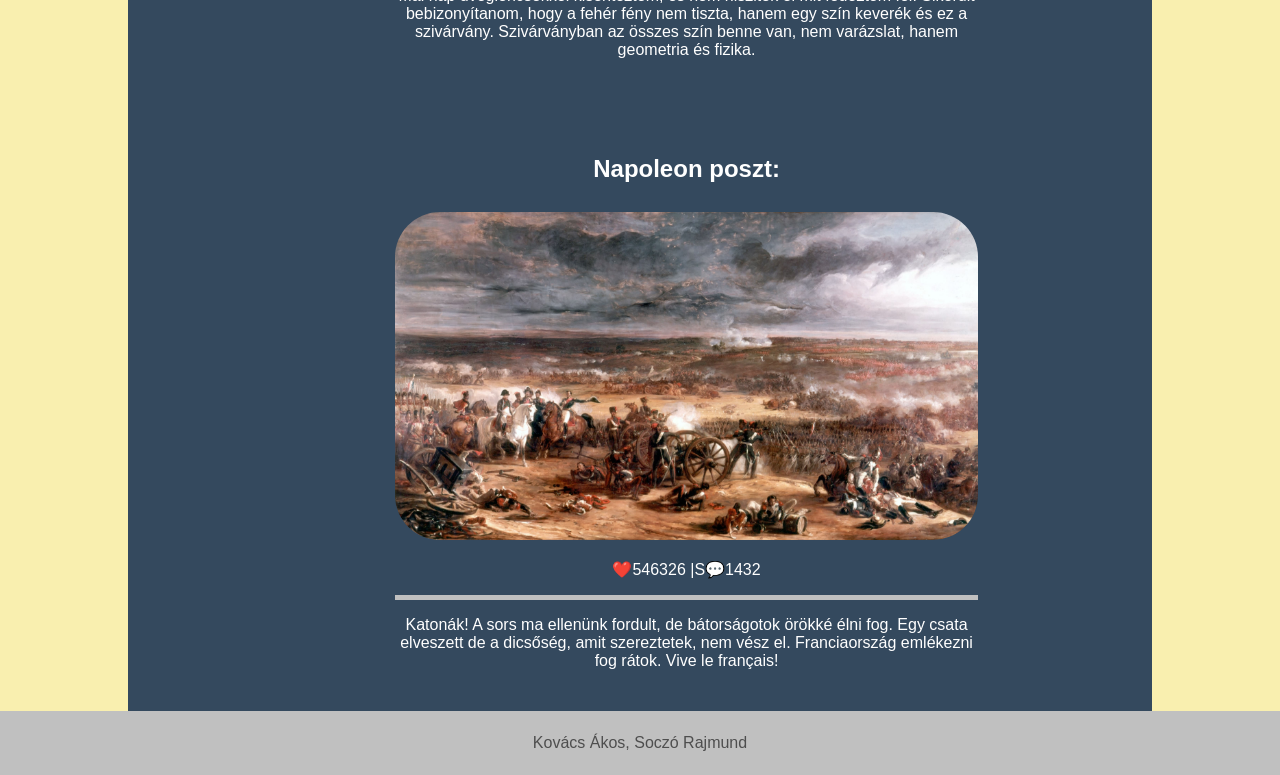
==== commit 15768393: "Viszlát Kvíz" ====
--- a/index.html
+++ b/index.html
@@ -12,7 +12,6 @@
         <aside>
                 <a href="index.html"> <img src="kepek\Enciktagram-light.png" alt="Logo"></a>
                 <a href="profilok.html"> <img src="kepek\profil-light.png" alt="Logo"></a>
-                <a href="kviz.html"> <img src="kepek\email-light.png" alt="Logo"></a>
         </aside>
 
         <section id="hirfolyam">
@@ -81,7 +80,7 @@
                     <h2><a href="napoleon.html">Napoleon</a> poszt:</h2>
                     <img src="napoleon-jegyzet/6waterloo.jpg" alt="kép"/>
                     <div class="like-komment">
-                      <p>❤️546326 |💬1432</p>
+                      <p>❤️546326 |S💬1432</p>
                     </div>
                 </div>
                 <div class="leiras">
--- a/napoleon.css
+++ b/napoleon.css
@@ -113,7 +113,8 @@
 
 #profilok-nav{
     grid-area: h;
-    padding: 10%;
+    padding-left: 16%;
+    padding-right: 16%;
     margin: auto;
 }
  
@@ -231,6 +232,12 @@
     }
 
 
+
+    #profilok-nav{
+        padding-left: 0%;
+        padding-right: 0%;
+    }
+
     #profilok-nav .profilok{
         border: none;
         grid-template-columns: 1fr;
